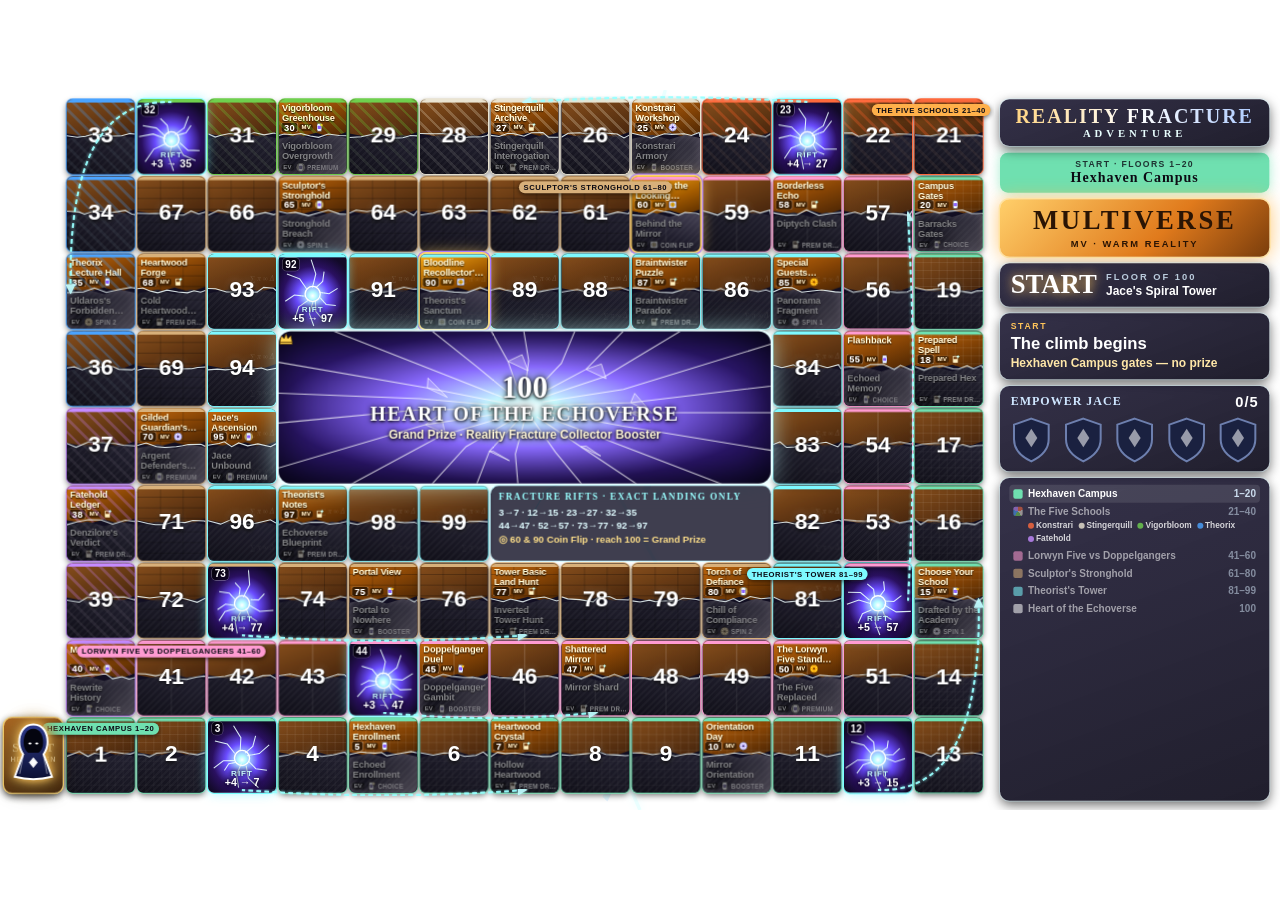
==== obs-transparent.html @ c5f40415 "Reality Fracture Adventure board" ====
<!DOCTYPE html>
<html lang="en">
<head>
<meta charset="utf-8">
<meta name="viewport" content="width=device-width, initial-scale=1">
<title>Reality Fracture Adventure — OBS view (transparent)</title>
<meta name="description" content="Jace's spiral tower: 100-floor two-reality board for Goaded Gamer's Reality Fracture Adventure Rip & Ship.">
<link rel="icon" href="data:image/svg+xml,%3Csvg xmlns=%22http://www.w3.org/2000/svg%22 viewBox=%220 0 32 32%22%3E%3Cpath d=%22M16 1L30 16 16 31 2 16z%22 fill=%22%237b5cff%22/%3E%3Cpath d=%22M16 1L16 31%22 stroke=%22white%22/%3E%3C/svg%3E">
<link rel="stylesheet" href="style.css">
</head>
<body>
<script>window.RFA_FORCE = { obs: true, transparent: true };</script>
<div id="app"></div>
<noscript>This board needs JavaScript.</noscript>
<script src="prizes.js"></script>
<script src="app.js"></script>
</body>
</html>
---- style.css ----
/* Reality Fracture Adventure board — all art is CSS/SVG generated locally. */
:root {
  --gold: #f6cf6b; --amber: #ffb347; --torch: #ff7a1a; --parch: #f3e2bd; --heartwood: #6b4423;
  --ice: #8fe3ff; --violet: #a77bff; --indigo: #231a5e; --silver: #d6deef; --seam: #e9ffff;
  --mv-glow: #ffc45a; --ev-glow: #b28cff;
  --lane-glow: var(--mv-glow);
  --title: "Cinzel", "Trajan Pro", "Palatino Linotype", "Book Antiqua", Georgia, serif;
  --ui: "Segoe UI", "Inter", Roboto, "Helvetica Neue", Arial, sans-serif;
}
body.lane-EV { --lane-glow: var(--ev-glow); }
* { box-sizing: border-box; }
html, body { margin: 0; height: 100%; overflow: hidden; background: #07060f; color: #fff; font-family: var(--ui); }
body.transparent, body.transparent html { background: transparent !important; }
body.mode-obs { cursor: none; }
button, input { font-family: var(--ui); }

#viewport { position: absolute; inset: 0; overflow: hidden; }
body.mode-control:not(.panel-hidden) #viewport { right: 420px; }
#stage { position: absolute; left: 0; top: 0; width: 1920px; height: 1080px; transform-origin: 0 0; overflow: hidden; }

/* ---------- background: warm vs cold reality ---------- */
.bg { position: absolute; inset: 0; pointer-events: none; }
.bg .warm, .bg .cold { position: absolute; inset: 0; transition: opacity .8s, filter .8s; }
.bg .warm { background:
  radial-gradient(ellipse at 18% 30%, rgba(255,196,90,.42), transparent 55%),
  radial-gradient(ellipse at 30% 90%, rgba(255,122,26,.28), transparent 50%),
  linear-gradient(120deg, #3a220c 0%, #5a3510 38%, transparent 62%);
  clip-path: polygon(0 0, 52% 0, 49% 18%, 54% 33%, 47% 52%, 52% 68%, 46% 84%, 50% 100%, 0 100%); }
.bg .cold { background:
  radial-gradient(ellipse at 80% 25%, rgba(143,227,255,.30), transparent 55%),
  radial-gradient(ellipse at 70% 85%, rgba(167,123,255,.40), transparent 55%),
  linear-gradient(300deg, #0d0b33 0%, #241a63 40%, #120c35 100%);
  clip-path: polygon(52% 0, 100% 0, 100% 100%, 50% 100%, 46% 84%, 52% 68%, 47% 52%, 54% 33%, 49% 18%); }
body.lane-MV .bg .cold { filter: brightness(.55) saturate(.6); }
body.lane-EV .bg .warm { filter: brightness(.55) saturate(.6); }
.bg svg.seam { position: absolute; inset: 0; width: 100%; height: 100%; }
.bg .frost { position: absolute; inset: 0; background-image:
  repeating-linear-gradient(115deg, rgba(255,255,255,.025) 0 2px, transparent 2px 9px),
  repeating-linear-gradient(25deg, rgba(255,255,255,.02) 0 1px, transparent 1px 13px); }
.shard-float { position: absolute; width: 18px; height: 26px; background: linear-gradient(135deg, rgba(255,255,255,.85), rgba(143,227,255,.35) 60%, rgba(167,123,255,.2));
  clip-path: polygon(50% 0, 100% 40%, 60% 100%, 0 60%); filter: drop-shadow(0 0 6px rgba(200,255,255,.8)); opacity: .7; animation: drift 9s ease-in-out infinite; }
@keyframes drift { 0%,100% { transform: translate(0,0) rotate(0deg); } 50% { transform: translate(14px,-22px) rotate(40deg); } }
body.transparent .bg .warm, body.transparent .bg .cold, body.transparent .bg .frost { display: none; }

/* ---------- board ---------- */
#boardWrap { position: absolute; left: 0; top: 0; width: 1490px; height: 1080px; perspective: 2200px; overflow: hidden; }
#board { position: absolute; inset: 0; transform-origin: 0 0; transition: transform .6s cubic-bezier(.2,.8,.2,1); }
.tile { position: absolute; width: 102px; height: 112px; border-radius: 9px; overflow: hidden;
  box-shadow: 0 0 0 1.5px var(--zone, #888), 0 4px 10px rgba(0,0,0,.55); background: #120f22; }
.tile::before { /* zone stripe */ content: ""; position: absolute; left: 0; right: 0; top: 0; height: 5px; background: var(--zone, #888); z-index: 3; }
.half { position: absolute; left: 0; right: 0; padding: 6px 4px 0 5px; transition: filter .6s, opacity .6s; }
.half.mv { top: 0; height: 57px; color: #fff3d6;
  background: linear-gradient(160deg, #a8641f 0%, #6e3f12 55%, #3e230b 100%);
  clip-path: polygon(0 0, 100% 0, 100% 86%, 78% 100%, 55% 88%, 30% 100%, 0 90%); }
.half.ev { bottom: 0; height: 60px; padding-top: 11px; color: #e9eeff;
  background: linear-gradient(200deg, #4a3cb0 0%, #2a2177 50%, #140f40 100%);
  clip-path: polygon(0 12%, 30% 2%, 55% 14%, 78% 2%, 100% 10%, 100% 100%, 0 100%); }
.tile .crack { position: absolute; left: 0; right: 0; top: 46px; height: 20px; z-index: 2; pointer-events: none; }
.half .nm { font-size: 14px; line-height: 15px; font-weight: 700; letter-spacing: -.25px;
  display: -webkit-box; -webkit-line-clamp: 2; -webkit-box-orient: vertical; overflow: hidden; text-shadow: 0 1px 2px rgba(0,0,0,.9); }
.half .meta { position: absolute; left: 4px; right: 3px; bottom: 3px; height: 14px; display: flex; align-items: center; gap: 3px; font-size: 9.5px; font-weight: 800; letter-spacing: .3px; white-space: nowrap; overflow: hidden; }
.half.mv .meta { bottom: 8px; }
.half .meta svg { width: 14px; height: 14px; flex: none; }
.half .meta .no { order: -1; flex: none; font: 900 14px/14px var(--ui); color: #fff; background: rgba(0,0,0,.6); padding: 0 4px; border-radius: 4px; box-shadow: 0 0 0 1px rgba(255,255,255,.4); }
.half .meta .tg { overflow: hidden; text-overflow: ellipsis; min-width: 0; }
.half .lt { font-size: 9px; padding: 0 3px; border-radius: 3px; background: rgba(0,0,0,.45); }
.tile .num { position: absolute; right: 4px; top: 6px; z-index: 4; font: 800 15px/1 var(--ui); padding: 2px 4px; border-radius: 6px;
  background: rgba(0,0,0,.6); color: #fff; box-shadow: 0 0 0 1px rgba(255,255,255,.35); }
.tile.diff .half.ev { box-shadow: inset 0 0 18px rgba(190,140,255,.95); }
.tile.diff .half.ev::after { content: ""; position: absolute; inset: 0; background: radial-gradient(circle at 85% 80%, rgba(210,170,255,.45), transparent 60%); }

/* raw draw: plain glass tile with just the number */
.tile.raw .half.mv { background: linear-gradient(160deg, rgba(150,95,40,.75), rgba(70,40,14,.8)); }
.tile.raw .half.ev { background: linear-gradient(200deg, rgba(70,60,170,.7), rgba(22,16,64,.8)); }
.tile.raw .num { left: 0; right: 0; top: 34px; background: none; box-shadow: none; text-align: center; font-size: 34px; text-shadow: 0 2px 6px #000, 0 0 12px rgba(255,255,255,.25); }

/* inactive lane: dimmed + frosted */
body.lane-MV .half.ev, body.lane-EV .half.mv { filter: saturate(.25) brightness(.55); }
body.lane-MV .half.ev::before, body.lane-EV .half.mv::before { content: ""; position: absolute; inset: 0; z-index: 1;
  background: repeating-linear-gradient(135deg, rgba(220,232,255,.10) 0 3px, rgba(220,232,255,.03) 3px 7px); }
body.lane-MV .half.mv, body.lane-EV .half.ev { filter: saturate(1.25) brightness(1.08); }

/* zone motifs */
.tile.z-hex .half::after { content: ""; position: absolute; inset: 0; background-image: linear-gradient(rgba(255,255,255,.06) 1px, transparent 1px), linear-gradient(90deg, rgba(255,255,255,.06) 1px, transparent 1px); background-size: 12px 12px; pointer-events: none; }
.tile.z-sch .half::after { content: ""; position: absolute; inset: 0; background: repeating-linear-gradient(45deg, color-mix(in srgb, var(--zone) 22%, transparent) 0 4px, transparent 4px 14px); pointer-events: none; }
.tile.z-lor .half::after { content: ""; position: absolute; inset: 0; background: linear-gradient(90deg, transparent 48%, rgba(255,255,255,.12) 50%, transparent 52%); pointer-events: none; }
.tile.z-scu .half::after { content: ""; position: absolute; inset: 0; background-image: linear-gradient(rgba(0,0,0,.25) 2px, transparent 2px), linear-gradient(90deg, rgba(0,0,0,.2) 2px, transparent 2px); background-size: 34px 16px; pointer-events: none; }
.tile.z-the .half::after { content: "∑ π ∞ Δ"; position: absolute; right: 3px; bottom: 14px; font: italic 11px Georgia, serif; color: rgba(255,255,255,.12); pointer-events: none; }
.zone-tag { position: absolute; z-index: 6; height: 18px; padding: 0 7px; border-radius: 9px; font: 800 11.5px/18px var(--ui); letter-spacing: .8px; color: #0b0a14;
  background: var(--zone); box-shadow: 0 2px 8px rgba(0,0,0,.6); white-space: nowrap; transform: translate(-50%, -50%); }

/* rift tiles */
.tile.rift { background: radial-gradient(circle at 50% 56%, #fff 0, #b6fbff 7%, #6a4cff 30%, #2a1060 55%, #120a28 80%); box-shadow: 0 0 0 2px #7ff, 0 0 18px rgba(120,240,255,.75); }
.tile.rift .rift-svg { position: absolute; inset: 0; }
.tile.rift .rlabel { position: absolute; left: 0; right: 0; bottom: 6px; text-align: center; font: 900 16px/1.05 var(--ui); color: #fff; text-shadow: 0 0 6px #000, 0 0 10px #000; }
.tile.rift .rlabel small { display: block; font-size: 12px; letter-spacing: 1.5px; color: #c9fbff; }
.tile.rift .num { left: 6px; right: auto; }
.tile.rift.pending { animation: riftPulse .8s ease-in-out infinite; }
@keyframes riftPulse { 50% { box-shadow: 0 0 0 4px #fff, 0 0 40px #7ff; } }

/* coin flip spaces */
.tile.coin { box-shadow: 0 0 0 3px #ffd36b, 0 0 0 5px #a77bff, 0 0 22px rgba(255,211,107,.8); }
.tile.coin .half.mv { background: linear-gradient(160deg, #e0a432, #8a5512 60%, #4a2a07); }
.tile.coin .half.ev { background: linear-gradient(200deg, #8b6cff, #3b2a9a 55%, #170f4a); }
.tile.coin .coin-badge { position: absolute; left: 50%; top: 56px; width: 30px; height: 30px; transform: translate(-50%, -50%); z-index: 5; border-radius: 50%;
  background: conic-gradient(#ffe08a 0 50%, #c8b8ff 50% 100%); box-shadow: 0 0 0 2px #fff, 0 0 12px #fff; font: 900 12px/30px var(--ui); color: #1a1030; text-align: center; }

/* start pad & core */
#start { position: absolute; left: 6px; top: 942px; width: 88px; height: 112px; border-radius: 12px; display: flex; flex-direction: column; align-items: center; justify-content: center;
  background: linear-gradient(160deg, #a8641f, #3e230b); box-shadow: 0 0 0 2px var(--gold), 0 4px 12px #000; font: 900 18px var(--title); letter-spacing: 1px; color: #fff3d6; text-align: center; }
#start small { font: 700 11px var(--ui); letter-spacing: 1px; opacity: .85; }
#core { position: absolute; left: 418px; top: 362px; width: 738px; height: 228px; border-radius: 18px; overflow: hidden;
  background: radial-gradient(ellipse at 50% 50%, #ffffff 0, #c8fbff 10%, #8a6bff 38%, #2a1667 70%, #0d0828 100%);
  box-shadow: 0 0 0 3px #e9ffff, 0 0 40px rgba(200,255,255,.7), inset 0 0 60px rgba(0,0,0,.6); }
#core svg { position: absolute; inset: 0; width: 100%; height: 100%; }
#core .ctext { position: absolute; inset: 0; display: flex; flex-direction: column; align-items: center; justify-content: center; text-align: center; text-shadow: 0 0 10px #000, 0 2px 4px #000; }
#core .cnum { font: 900 46px/1 var(--title); }
#core .ctitle { font: 900 30px/1.1 var(--title); letter-spacing: 2px; }
#core .cprize { font: 700 18px/1.3 var(--ui); color: #fff7d8; margin-top: 4px; }
#core.reached { animation: corePulse 1.2s ease-in-out infinite; }
@keyframes corePulse { 50% { box-shadow: 0 0 0 5px #fff, 0 0 90px #fff, inset 0 0 40px rgba(255,255,255,.5); } }
#legend { position: absolute; left: 736px; top: 594px; width: 420px; height: 112px; border-radius: 12px; padding: 9px 12px; background: rgba(10,8,30,.78); box-shadow: 0 0 0 1.5px rgba(160,240,255,.6); font: 700 14.5px/1.4 var(--ui); color: #dffbff; }
#legend b { display: block; font: 900 14px var(--title); letter-spacing: 2px; color: #9ff; margin-bottom: 4px; }
#legend .coinline { color: #ffe08a; }
svg#arcs { position: absolute; inset: 0; width: 1490px; height: 1080px; pointer-events: none; z-index: 7; overflow: visible; }

/* piece */
#piece { position: absolute; width: 74px; height: 88px; z-index: 20; margin: -50px 0 0 -37px; transition: left .22s ease-out, top .22s ease-out; pointer-events: none;
  filter: drop-shadow(0 0 6px var(--lane-glow)) drop-shadow(0 0 14px var(--lane-glow)) drop-shadow(0 6px 6px rgba(0,0,0,.8)); }
#piece.glide { transition: left .9s cubic-bezier(.3,.8,.2,1), top .9s cubic-bezier(.3,.8,.2,1); }
#piece.instant { transition: none; }
#piece svg { width: 100%; height: 100%; animation: bob 2.4s ease-in-out infinite; }
@keyframes bob { 50% { transform: translateY(-5px); } }
.tile.here { box-shadow: 0 0 0 3px #fff, 0 0 26px 6px var(--lane-glow); z-index: 5; }
.fxshard { position: absolute; z-index: 30; width: 16px; height: 22px; pointer-events: none; background: linear-gradient(135deg, #fff, var(--lane-glow)); clip-path: polygon(50% 0, 100% 45%, 55% 100%, 0 55%); filter: drop-shadow(0 0 6px #fff); }
.fxcrack { position: absolute; z-index: 25; pointer-events: none; }

/* ---------- HUD ---------- */
#hud { position: absolute; left: 1500px; top: 14px; width: 404px; height: 1052px; display: flex; flex-direction: column; gap: 10px; }
.panelglass { border-radius: 14px; background: linear-gradient(160deg, rgba(20,16,44,.86), rgba(8,6,22,.9)); box-shadow: 0 0 0 1.5px rgba(200,240,255,.35), 0 6px 18px rgba(0,0,0,.6); padding: 12px 16px; position: relative; overflow: hidden; }
.hud-title { text-align: center; padding: 10px 10px 8px; }
.hud-title .t1 { font: 900 30px/1 var(--title); letter-spacing: 3px; background: linear-gradient(90deg, #ffd27a, #fff 50%, #a9c8ff); -webkit-background-clip: text; background-clip: text; color: transparent; }
.hud-title .t2 { font: 800 16px/1.4 var(--title); letter-spacing: 6px; color: #e9ffff; }
.zone-banner { text-align: center; font: 900 21px/1.15 var(--title); letter-spacing: 1.5px; padding: 10px; color: #0b0a14; background: var(--zone, #9ff); border-radius: 12px; box-shadow: 0 0 18px color-mix(in srgb, var(--zone, #9ff) 60%, transparent); }
.zone-banner small { display: block; font: 800 13px var(--ui); letter-spacing: 2px; opacity: .8; }
.lane-badge { text-align: center; padding: 12px; border-radius: 14px; font: 900 40px/1 var(--title); letter-spacing: 4px; position: relative; overflow: hidden; }
.lane-badge small { display: block; font: 800 14px var(--ui); letter-spacing: 3px; margin-top: 6px; }
body.lane-MV .lane-badge { background: linear-gradient(135deg, #ffcf6a, #e07a1c 60%, #7a3d0c); color: #2a1404; box-shadow: 0 0 0 2px #ffe3a1, 0 0 28px rgba(255,180,70,.8); }
body.lane-EV .lane-badge { background: linear-gradient(135deg, #b8e9ff, #7b5cff 55%, #251a73); color: #fff; text-shadow: 0 0 10px #2a1a80; box-shadow: 0 0 0 2px #dcd0ff, 0 0 28px rgba(167,123,255,.85); }
.space-box { display: flex; align-items: center; gap: 14px; }
.space-box .big { font: 900 70px/1 var(--title); min-width: 120px; text-align: center; color: #fff; text-shadow: 0 0 16px var(--lane-glow); }
.space-box .lbl { font: 800 14px var(--ui); letter-spacing: 3px; color: #bcd; }
.space-box .who { font: 700 18px var(--ui); color: #fff; margin-top: 4px; }
.prize-box .lbl { font: 800 13px var(--ui); letter-spacing: 2.5px; color: var(--lane-glow); }
.prize-box .pname { font: 800 25px/1.18 var(--ui); margin-top: 4px; color: #fff; }
.prize-box .pcat { font: 700 18px/1.3 var(--ui); color: #ffe7a8; margin-top: 4px; display: flex; align-items: center; gap: 8px; }
body.lane-EV .prize-box .pcat { color: #d9ccff; }
.prize-box .pcat svg { width: 24px; height: 24px; }
.prize-box .other { margin-top: 10px; padding-top: 8px; border-top: 1px dashed rgba(255,255,255,.25); font: 600 15px/1.3 var(--ui); color: #aab; }
.meter-box .lbl { display: flex; justify-content: space-between; font: 900 18px var(--title); letter-spacing: 1.5px; color: #cfe6ff; }
.meter-box .lbl b { font: 900 22px var(--ui); color: #fff; }
.pips { display: flex; justify-content: space-between; margin-top: 8px; }
.pip { width: 62px; height: 70px; position: relative; transition: transform .3s; }
.pip svg { width: 100%; height: 100%; }
.pip .fill { fill: #1a2140; stroke: #6d7fae; stroke-width: 3; transition: fill .3s; }
.pip.on .fill { fill: url(#pipGrad); stroke: #e8f6ff; }
.pip.on { transform: translateY(-3px); filter: drop-shadow(0 0 8px #6cc8ff); }
.pip.burst { animation: pipBurst .5s ease-out 3; }
@keyframes pipBurst { 50% { transform: scale(1.25) translateY(-6px); filter: drop-shadow(0 0 22px #fff); } }
.zones-box { font: 700 15px/1.75 var(--ui); padding: 10px 14px; flex: 1; }
.zones-box .zr { display: flex; align-items: center; gap: 8px; opacity: .55; border-radius: 6px; padding: 0 6px; }
.zones-box .zr.cur { opacity: 1; background: rgba(255,255,255,.1); }
.zones-box .sw { width: 14px; height: 14px; border-radius: 3px; flex: none; }
.zones-box .rng { margin-left: auto; font-variant-numeric: tabular-nums; color: #cde; }
.schools { font: 700 12.5px/1.4 var(--ui); padding-left: 28px; opacity: .8; display: flex; flex-wrap: wrap; gap: 2px 8px; margin-bottom: 4px; }
.schools i { font-style: normal; display: inline-flex; align-items: center; gap: 3px; }
.schools i::before { content: ""; width: 9px; height: 9px; border-radius: 50%; background: var(--c); }

/* ---------- banners & effects ---------- */
#banners { position: absolute; left: 0; top: 0; width: 1490px; height: 1080px; pointer-events: none; z-index: 40; }
.banner { position: absolute; left: 50%; top: 50%; width: 1060px; transform: translate(-50%, -50%); text-align: center; padding: 26px 40px 30px; border-radius: 22px;
  background: linear-gradient(160deg, rgba(18,12,40,.94), rgba(6,4,18,.95)); box-shadow: 0 0 0 3px var(--bc, var(--lane-glow)), 0 0 60px var(--bc, var(--lane-glow)), 0 20px 40px rgba(0,0,0,.7); }
.banner .kick { font: 900 22px var(--ui); letter-spacing: 5px; color: var(--bc, var(--lane-glow)); }
.banner .head { font: 900 54px/1.1 var(--title); margin-top: 8px; color: #fff; text-shadow: 0 0 18px var(--bc, var(--lane-glow)); }
.banner .sub { font: 800 30px/1.25 var(--ui); margin-top: 10px; color: #fff3d6; }
.banner .note { font: 700 20px/1.3 var(--ui); margin-top: 10px; color: #c8d2ee; }
.banner.small { top: 90px; transform: translate(-50%, 0); width: 760px; padding: 14px 24px; }
.banner.small .head { font-size: 34px; }
.banner.small .sub { font-size: 22px; }
#shimmer { position: absolute; inset: 0; z-index: 45; pointer-events: none; opacity: 0;
  background: linear-gradient(105deg, transparent 30%, rgba(255,255,255,.0) 40%, rgba(230,255,255,.55) 50%, rgba(255,255,255,0) 60%, transparent 70%); background-size: 250% 100%; }
#coinStage { position: absolute; left: 745px; top: 470px; width: 0; height: 0; z-index: 50; perspective: 1200px; pointer-events: none; }
.coin3d { position: absolute; left: -130px; top: -130px; width: 260px; height: 260px; transform-style: preserve-3d; }
.coin3d .face { position: absolute; inset: 0; border-radius: 50%; backface-visibility: hidden; display: flex; flex-direction: column; align-items: center; justify-content: center; text-align: center; }
.coin3d .heads { background: radial-gradient(circle at 35% 30%, #fff6c8, #ffcf55 35%, #c27d10 75%, #6e3f06); box-shadow: inset 0 0 0 10px #ffe9a3, inset 0 0 0 14px #9a5c0a, 0 0 50px #ffb340; color: #3a1d02; }
.coin3d .tails { transform: rotateY(180deg); background: radial-gradient(circle at 35% 30%, #ffffff, #cfd6ff 30%, #7b5cff 70%, #2a1a73); box-shadow: inset 0 0 0 10px #e8e2ff, inset 0 0 0 14px #4b36b8, 0 0 50px #a77bff; color: #fff; text-shadow: 0 0 8px #2a1a73; }
.coin3d .face b { font: 900 92px/1 var(--title); }
.coin3d .face span { font: 900 19px/1.15 var(--ui); letter-spacing: 1px; max-width: 190px; }
.burst-ring { position: absolute; border-radius: 50%; border: 6px solid #fff; pointer-events: none; z-index: 46; }
.confetti { position: absolute; z-index: 47; width: 14px; height: 20px; pointer-events: none; clip-path: polygon(50% 0, 100% 45%, 55% 100%, 0 55%); }

/* ---------- control panel ---------- */
#panel { position: absolute; top: 0; right: 0; bottom: 0; width: 420px; overflow-y: auto; padding: 14px 16px 30px; background: linear-gradient(180deg, #120e26, #0a0818); border-left: 1px solid rgba(200,240,255,.2); font-size: 14px; }
body.mode-obs #panel, body.panel-hidden #panel { display: none; }
#panel header { display: flex; justify-content: space-between; align-items: flex-start; }
#panel header span { font: 800 11px var(--ui); letter-spacing: 2px; color: #9ff; }
#panel header h1 { margin: 2px 0 8px; font: 900 22px var(--title); }
#panel .x { background: none; border: 0; color: #fff; font-size: 26px; cursor: pointer; }
#panel .card { background: rgba(255,255,255,.05); border: 1px solid rgba(255,255,255,.1); border-radius: 12px; padding: 10px 12px; margin-bottom: 10px; }
#panel .card > .h { font: 800 11px var(--ui); letter-spacing: 2px; color: #9fb4d8; margin-bottom: 8px; display: flex; justify-content: space-between; }
#panel .status { display: grid; grid-template-columns: auto 1fr; gap: 2px 12px; align-items: center; }
#panel .status .sn { font: 900 46px/1 var(--title); grid-row: span 3; min-width: 74px; text-align: center; }
#panel .status .pl { font: 800 15px var(--ui); }
#panel .status .pz { font: 600 13px/1.3 var(--ui); color: #ffe7a8; }
body.lane-EV #panel .status .pz { color: #d9ccff; }
#panel .status .ot { font: 500 12px/1.3 var(--ui); color: #99a; }
#panel .row { display: flex; gap: 6px; flex-wrap: wrap; }
#panel .row + .row { margin-top: 6px; }
#panel button.b { flex: 1; min-width: 56px; padding: 9px 8px; border-radius: 9px; border: 1px solid rgba(255,255,255,.18); background: #221c44; color: #fff; font: 800 14px var(--ui); cursor: pointer; }
#panel button.b:hover:not(:disabled) { background: #2e2660; }
#panel button.b:disabled { opacity: .35; cursor: not-allowed; }
#panel button.primary { background: linear-gradient(135deg, #3d7bff, #7b5cff); border-color: #b8c8ff; }
#panel button.warm { background: linear-gradient(135deg, #e89a2c, #9a4d0c); border-color: #ffd58a; }
#panel button.cold { background: linear-gradient(135deg, #5a6cff, #3a1f9a); border-color: #c9b8ff; }
#panel button.danger { background: #4a1220; border-color: #ff7a8a; }
#panel button.gold { background: linear-gradient(135deg, #ffd36b, #a77bff); color: #170c2c; border-color: #fff; }
#panel input[type=number], #panel input[type=text] { flex: 1; min-width: 0; padding: 8px 10px; border-radius: 9px; border: 1px solid rgba(255,255,255,.25); background: #0b0920; color: #fff; font: 800 16px var(--ui); }
#panel .lanepill { display: inline-block; padding: 2px 8px; border-radius: 8px; font-weight: 900; }
body.lane-MV #panel .lanepill { background: #e8922c; color: #2a1404; }
body.lane-EV #panel .lanepill { background: #7b5cff; }
#panel .pipsmini { display: flex; gap: 5px; align-items: center; font: 900 18px var(--ui); }
#panel .pipsmini i { width: 18px; height: 22px; background: #2a3150; clip-path: polygon(50% 0, 100% 18%, 100% 62%, 50% 100%, 0 62%, 0 18%); }
#panel .pipsmini i.on { background: #8fe3ff; }
#panel .rift-prompt { display: none; background: linear-gradient(135deg, #12364a, #2a1060); border: 2px solid #7ff; border-radius: 12px; padding: 10px 12px; margin-bottom: 10px; animation: riftPulse 1s infinite; }
#panel .rift-prompt.show { display: block; }
#panel .rift-prompt b { font-size: 17px; }
#panel .keys { font: 500 12px/1.9 var(--ui); color: #b8c0d8; }
#panel kbd { font: 800 11px var(--ui); background: #2b2550; border: 1px solid #554c8a; border-bottom-width: 2px; border-radius: 5px; padding: 1px 5px; color: #fff; }
#panel a { color: #9ff; }
#panel .links a { display: block; margin: 3px 0; font-size: 13px; }
#panel .log { font: 500 12px/1.5 var(--ui); color: #bcc; max-height: 120px; overflow-y: auto; }
#panel .hint { font-size: 12px; color: #99a; margin-top: 6px; }
#panel input[type=range] { width: 100%; }
#panel .sync { font: 600 11px var(--ui); color: #8c8; }
#showPanel { position: absolute; top: 10px; right: 10px; z-index: 100; display: none; background: rgba(20,16,44,.85); color: #fff; border: 1px solid #556; border-radius: 8px; font-size: 18px; padding: 4px 10px; cursor: pointer; }
body.mode-control.panel-hidden #showPanel { display: block; }

/* compact (OBS dock / narrow window): controls only */
body.compact #viewport { display: none; }
body.compact #panel { width: auto; left: 0; border-left: 0; }
body.compact #showPanel { display: none !important; }

/* modal */
#modal { position: fixed; inset: 0; z-index: 200; display: none; align-items: center; justify-content: center; background: rgba(0,0,0,.65); }
#modal.show { display: flex; }
#modal .box { width: min(420px, 92vw); background: #15112e; border: 2px solid #ff7a8a; border-radius: 14px; padding: 18px; }
#modal h2 { margin: 0 0 8px; font: 900 20px var(--title); }
#modal p { font-size: 14px; color: #ccd; line-height: 1.4; }
#modal input[type=text] { width: 100%; padding: 10px; font: 800 18px var(--ui); border-radius: 8px; border: 1px solid #889; background: #0b0920; color: #fff; }
#modal label { display: flex; gap: 8px; align-items: center; margin: 10px 0; font-size: 14px; }
#modal .row { display: flex; gap: 8px; margin-top: 12px; }
#modal button { flex: 1; padding: 10px; border-radius: 9px; border: 1px solid #667; background: #2a2450; color: #fff; font: 800 14px var(--ui); cursor: pointer; }
#modal button.danger { background: #8a1a2e; border-color: #ff8a9a; }
#modal button:disabled { opacity: .4; }

.half.mv .meta .tg { display: none; }
body.compact #panel .x { display: none; }
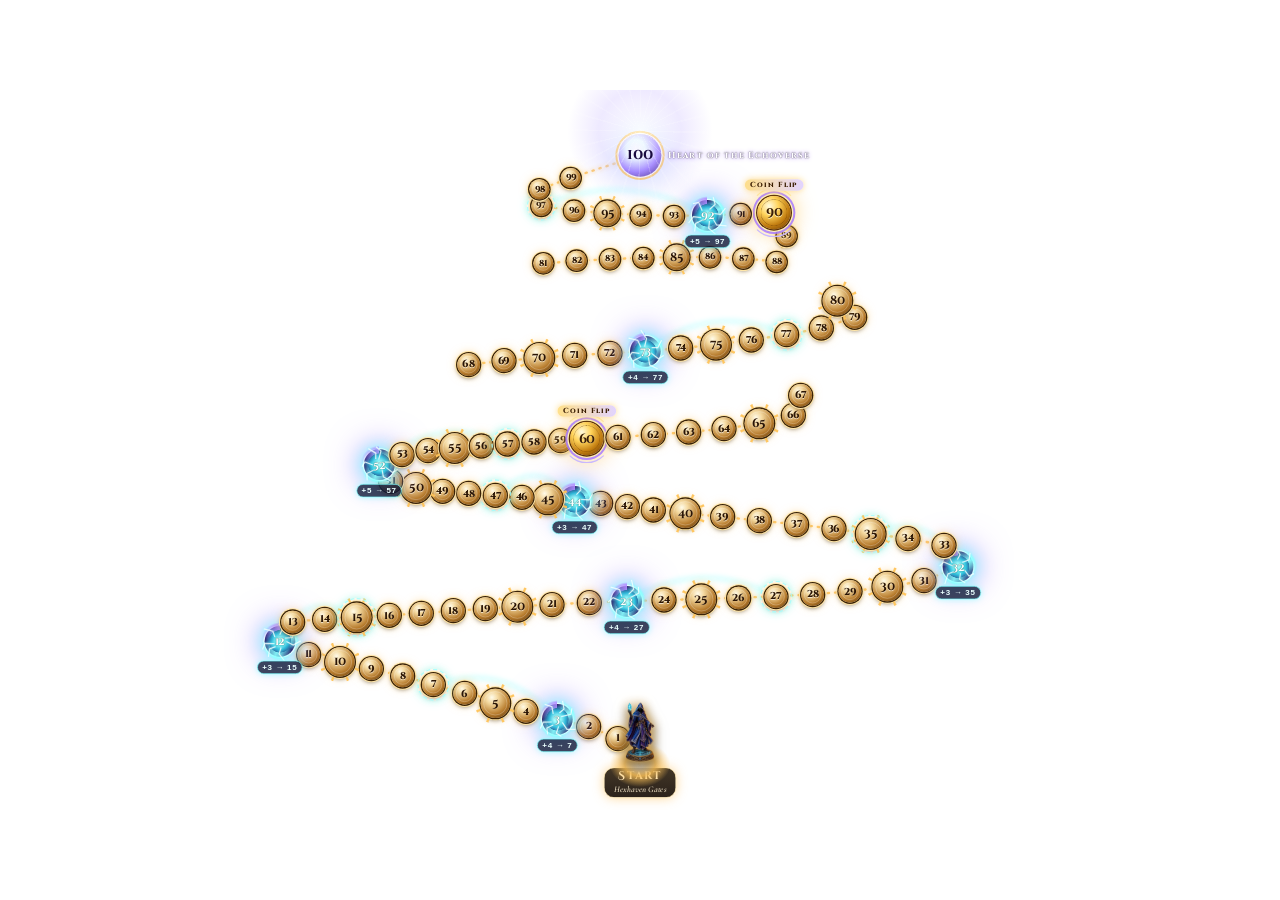
==== commit 3dbc267d: "Artsy redesign: painted Jace's tower board, traced spaces, glowing markers, lane mood grade, fantasy" ====
--- a/obs-transparent.html
+++ b/obs-transparent.html
@@ -13,6 +13,7 @@
 <div id="app"></div>
 <noscript>This board needs JavaScript.</noscript>
 <script src="prizes.js"></script>
+<script src="spaces.js"></script>
 <script src="app.js"></script>
 </body>
 </html>
--- a/style.css
+++ b/style.css
@@ -1,203 +1,229 @@
-/* Reality Fracture Adventure board — all art is CSS/SVG generated locally. */
+/* Reality Fracture Adventure board — painted tower art (assets/) with glowing markers pinned to the traced road. */
+@font-face { font-family: "Cinzel"; src: url(assets/fonts/cinzel.woff2) format("woff2"); font-weight: 400 900; font-display: swap; }
+@font-face { font-family: "Cinzel Decorative"; src: url(assets/fonts/cinzel-decorative-bold.woff2) format("woff2"); font-weight: 700; font-display: swap; }
+@font-face { font-family: "Cormorant"; src: url(assets/fonts/cormorant.woff2) format("woff2"); font-weight: 300 700; font-display: swap; }
+@font-face { font-family: "Cormorant"; src: url(assets/fonts/cormorant-italic.woff2) format("woff2"); font-style: italic; font-weight: 300 700; font-display: swap; }
 :root {
-  --gold: #f6cf6b; --amber: #ffb347; --torch: #ff7a1a; --parch: #f3e2bd; --heartwood: #6b4423;
-  --ice: #8fe3ff; --violet: #a77bff; --indigo: #231a5e; --silver: #d6deef; --seam: #e9ffff;
-  --mv-glow: #ffc45a; --ev-glow: #b28cff;
-  --lane-glow: var(--mv-glow);
-  --title: "Cinzel", "Trajan Pro", "Palatino Linotype", "Book Antiqua", Georgia, serif;
+  --gold: #f6cf6b; --amber: #ffb347; --ice: #8fe3ff; --violet: #a77bff;
+  --mv-glow: #ffc45a; --ev-glow: #b28cff; --lane-glow: var(--mv-glow);
+  --title: "Cinzel", "Trajan Pro", "Palatino Linotype", Georgia, serif;
+  --deco: "Cinzel Decorative", "Cinzel", Georgia, serif;
+  --lore: "Cormorant", "Palatino Linotype", Georgia, serif;
   --ui: "Segoe UI", "Inter", Roboto, "Helvetica Neue", Arial, sans-serif;
 }
 body.lane-EV { --lane-glow: var(--ev-glow); }
 * { box-sizing: border-box; }
 html, body { margin: 0; height: 100%; overflow: hidden; background: #07060f; color: #fff; font-family: var(--ui); }
-body.transparent, body.transparent html { background: transparent !important; }
+body.transparent, html:has(body.transparent) { background: transparent !important; }
 body.mode-obs { cursor: none; }
 button, input { font-family: var(--ui); }
-
-#viewport { position: absolute; inset: 0; overflow: hidden; }
+#viewport { position: absolute; inset: 0; overflow: hidden; background: radial-gradient(ellipse at 50% 40%, #1a1238, #05040c 70%); }
+body.transparent #viewport { background: transparent; }
 body.mode-control:not(.panel-hidden) #viewport { right: 420px; }
 #stage { position: absolute; left: 0; top: 0; width: 1920px; height: 1080px; transform-origin: 0 0; overflow: hidden; }
 
-/* ---------- background: warm vs cold reality ---------- */
-.bg { position: absolute; inset: 0; pointer-events: none; }
-.bg .warm, .bg .cold { position: absolute; inset: 0; transition: opacity .8s, filter .8s; }
-.bg .warm { background:
-  radial-gradient(ellipse at 18% 30%, rgba(255,196,90,.42), transparent 55%),
-  radial-gradient(ellipse at 30% 90%, rgba(255,122,26,.28), transparent 50%),
-  linear-gradient(120deg, #3a220c 0%, #5a3510 38%, transparent 62%);
-  clip-path: polygon(0 0, 52% 0, 49% 18%, 54% 33%, 47% 52%, 52% 68%, 46% 84%, 50% 100%, 0 100%); }
-.bg .cold { background:
-  radial-gradient(ellipse at 80% 25%, rgba(143,227,255,.30), transparent 55%),
-  radial-gradient(ellipse at 70% 85%, rgba(167,123,255,.40), transparent 55%),
-  linear-gradient(300deg, #0d0b33 0%, #241a63 40%, #120c35 100%);
-  clip-path: polygon(52% 0, 100% 0, 100% 100%, 50% 100%, 46% 84%, 52% 68%, 47% 52%, 54% 33%, 49% 18%); }
-body.lane-MV .bg .cold { filter: brightness(.55) saturate(.6); }
-body.lane-EV .bg .warm { filter: brightness(.55) saturate(.6); }
-.bg svg.seam { position: absolute; inset: 0; width: 100%; height: 100%; }
-.bg .frost { position: absolute; inset: 0; background-image:
-  repeating-linear-gradient(115deg, rgba(255,255,255,.025) 0 2px, transparent 2px 9px),
-  repeating-linear-gradient(25deg, rgba(255,255,255,.02) 0 1px, transparent 1px 13px); }
-.shard-float { position: absolute; width: 18px; height: 26px; background: linear-gradient(135deg, rgba(255,255,255,.85), rgba(143,227,255,.35) 60%, rgba(167,123,255,.2));
-  clip-path: polygon(50% 0, 100% 40%, 60% 100%, 0 60%); filter: drop-shadow(0 0 6px rgba(200,255,255,.8)); opacity: .7; animation: drift 9s ease-in-out infinite; }
-@keyframes drift { 0%,100% { transform: translate(0,0) rotate(0deg); } 50% { transform: translate(14px,-22px) rotate(40deg); } }
-body.transparent .bg .warm, body.transparent .bg .cold, body.transparent .bg .frost { display: none; }
-
-/* ---------- board ---------- */
-#boardWrap { position: absolute; left: 0; top: 0; width: 1490px; height: 1080px; perspective: 2200px; overflow: hidden; }
-#board { position: absolute; inset: 0; transform-origin: 0 0; transition: transform .6s cubic-bezier(.2,.8,.2,1); }
-.tile { position: absolute; width: 102px; height: 112px; border-radius: 9px; overflow: hidden;
-  box-shadow: 0 0 0 1.5px var(--zone, #888), 0 4px 10px rgba(0,0,0,.55); background: #120f22; }
-.tile::before { /* zone stripe */ content: ""; position: absolute; left: 0; right: 0; top: 0; height: 5px; background: var(--zone, #888); z-index: 3; }
-.half { position: absolute; left: 0; right: 0; padding: 6px 4px 0 5px; transition: filter .6s, opacity .6s; }
-.half.mv { top: 0; height: 57px; color: #fff3d6;
-  background: linear-gradient(160deg, #a8641f 0%, #6e3f12 55%, #3e230b 100%);
-  clip-path: polygon(0 0, 100% 0, 100% 86%, 78% 100%, 55% 88%, 30% 100%, 0 90%); }
-.half.ev { bottom: 0; height: 60px; padding-top: 11px; color: #e9eeff;
-  background: linear-gradient(200deg, #4a3cb0 0%, #2a2177 50%, #140f40 100%);
-  clip-path: polygon(0 12%, 30% 2%, 55% 14%, 78% 2%, 100% 10%, 100% 100%, 0 100%); }
-.tile .crack { position: absolute; left: 0; right: 0; top: 46px; height: 20px; z-index: 2; pointer-events: none; }
-.half .nm { font-size: 14px; line-height: 15px; font-weight: 700; letter-spacing: -.25px;
-  display: -webkit-box; -webkit-line-clamp: 2; -webkit-box-orient: vertical; overflow: hidden; text-shadow: 0 1px 2px rgba(0,0,0,.9); }
-.half .meta { position: absolute; left: 4px; right: 3px; bottom: 3px; height: 14px; display: flex; align-items: center; gap: 3px; font-size: 9.5px; font-weight: 800; letter-spacing: .3px; white-space: nowrap; overflow: hidden; }
-.half.mv .meta { bottom: 8px; }
-.half .meta svg { width: 14px; height: 14px; flex: none; }
-.half .meta .no { order: -1; flex: none; font: 900 14px/14px var(--ui); color: #fff; background: rgba(0,0,0,.6); padding: 0 4px; border-radius: 4px; box-shadow: 0 0 0 1px rgba(255,255,255,.4); }
-.half .meta .tg { overflow: hidden; text-overflow: ellipsis; min-width: 0; }
-.half .lt { font-size: 9px; padding: 0 3px; border-radius: 3px; background: rgba(0,0,0,.45); }
-.tile .num { position: absolute; right: 4px; top: 6px; z-index: 4; font: 800 15px/1 var(--ui); padding: 2px 4px; border-radius: 6px;
-  background: rgba(0,0,0,.6); color: #fff; box-shadow: 0 0 0 1px rgba(255,255,255,.35); }
-.tile.diff .half.ev { box-shadow: inset 0 0 18px rgba(190,140,255,.95); }
-.tile.diff .half.ev::after { content: ""; position: absolute; inset: 0; background: radial-gradient(circle at 85% 80%, rgba(210,170,255,.45), transparent 60%); }
-
-/* raw draw: plain glass tile with just the number */
-.tile.raw .half.mv { background: linear-gradient(160deg, rgba(150,95,40,.75), rgba(70,40,14,.8)); }
-.tile.raw .half.ev { background: linear-gradient(200deg, rgba(70,60,170,.7), rgba(22,16,64,.8)); }
-.tile.raw .num { left: 0; right: 0; top: 34px; background: none; box-shadow: none; text-align: center; font-size: 34px; text-shadow: 0 2px 6px #000, 0 0 12px rgba(255,255,255,.25); }
-
-/* inactive lane: dimmed + frosted */
-body.lane-MV .half.ev, body.lane-EV .half.mv { filter: saturate(.25) brightness(.55); }
-body.lane-MV .half.ev::before, body.lane-EV .half.mv::before { content: ""; position: absolute; inset: 0; z-index: 1;
-  background: repeating-linear-gradient(135deg, rgba(220,232,255,.10) 0 3px, rgba(220,232,255,.03) 3px 7px); }
-body.lane-MV .half.mv, body.lane-EV .half.ev { filter: saturate(1.25) brightness(1.08); }
-
-/* zone motifs */
-.tile.z-hex .half::after { content: ""; position: absolute; inset: 0; background-image: linear-gradient(rgba(255,255,255,.06) 1px, transparent 1px), linear-gradient(90deg, rgba(255,255,255,.06) 1px, transparent 1px); background-size: 12px 12px; pointer-events: none; }
-.tile.z-sch .half::after { content: ""; position: absolute; inset: 0; background: repeating-linear-gradient(45deg, color-mix(in srgb, var(--zone) 22%, transparent) 0 4px, transparent 4px 14px); pointer-events: none; }
-.tile.z-lor .half::after { content: ""; position: absolute; inset: 0; background: linear-gradient(90deg, transparent 48%, rgba(255,255,255,.12) 50%, transparent 52%); pointer-events: none; }
-.tile.z-scu .half::after { content: ""; position: absolute; inset: 0; background-image: linear-gradient(rgba(0,0,0,.25) 2px, transparent 2px), linear-gradient(90deg, rgba(0,0,0,.2) 2px, transparent 2px); background-size: 34px 16px; pointer-events: none; }
-.tile.z-the .half::after { content: "∑ π ∞ Δ"; position: absolute; right: 3px; bottom: 14px; font: italic 11px Georgia, serif; color: rgba(255,255,255,.12); pointer-events: none; }
-.zone-tag { position: absolute; z-index: 6; height: 18px; padding: 0 7px; border-radius: 9px; font: 800 11.5px/18px var(--ui); letter-spacing: .8px; color: #0b0a14;
-  background: var(--zone); box-shadow: 0 2px 8px rgba(0,0,0,.6); white-space: nowrap; transform: translate(-50%, -50%); }
-
-/* rift tiles */
-.tile.rift { background: radial-gradient(circle at 50% 56%, #fff 0, #b6fbff 7%, #6a4cff 30%, #2a1060 55%, #120a28 80%); box-shadow: 0 0 0 2px #7ff, 0 0 18px rgba(120,240,255,.75); }
-.tile.rift .rift-svg { position: absolute; inset: 0; }
-.tile.rift .rlabel { position: absolute; left: 0; right: 0; bottom: 6px; text-align: center; font: 900 16px/1.05 var(--ui); color: #fff; text-shadow: 0 0 6px #000, 0 0 10px #000; }
-.tile.rift .rlabel small { display: block; font-size: 12px; letter-spacing: 1.5px; color: #c9fbff; }
-.tile.rift .num { left: 6px; right: auto; }
-.tile.rift.pending { animation: riftPulse .8s ease-in-out infinite; }
-@keyframes riftPulse { 50% { box-shadow: 0 0 0 4px #fff, 0 0 40px #7ff; } }
-
-/* coin flip spaces */
-.tile.coin { box-shadow: 0 0 0 3px #ffd36b, 0 0 0 5px #a77bff, 0 0 22px rgba(255,211,107,.8); }
-.tile.coin .half.mv { background: linear-gradient(160deg, #e0a432, #8a5512 60%, #4a2a07); }
-.tile.coin .half.ev { background: linear-gradient(200deg, #8b6cff, #3b2a9a 55%, #170f4a); }
-.tile.coin .coin-badge { position: absolute; left: 50%; top: 56px; width: 30px; height: 30px; transform: translate(-50%, -50%); z-index: 5; border-radius: 50%;
-  background: conic-gradient(#ffe08a 0 50%, #c8b8ff 50% 100%); box-shadow: 0 0 0 2px #fff, 0 0 12px #fff; font: 900 12px/30px var(--ui); color: #1a1030; text-align: center; }
-
-/* start pad & core */
-#start { position: absolute; left: 6px; top: 942px; width: 88px; height: 112px; border-radius: 12px; display: flex; flex-direction: column; align-items: center; justify-content: center;
-  background: linear-gradient(160deg, #a8641f, #3e230b); box-shadow: 0 0 0 2px var(--gold), 0 4px 12px #000; font: 900 18px var(--title); letter-spacing: 1px; color: #fff3d6; text-align: center; }
-#start small { font: 700 11px var(--ui); letter-spacing: 1px; opacity: .85; }
-#core { position: absolute; left: 418px; top: 362px; width: 738px; height: 228px; border-radius: 18px; overflow: hidden;
-  background: radial-gradient(ellipse at 50% 50%, #ffffff 0, #c8fbff 10%, #8a6bff 38%, #2a1667 70%, #0d0828 100%);
-  box-shadow: 0 0 0 3px #e9ffff, 0 0 40px rgba(200,255,255,.7), inset 0 0 60px rgba(0,0,0,.6); }
-#core svg { position: absolute; inset: 0; width: 100%; height: 100%; }
-#core .ctext { position: absolute; inset: 0; display: flex; flex-direction: column; align-items: center; justify-content: center; text-align: center; text-shadow: 0 0 10px #000, 0 2px 4px #000; }
-#core .cnum { font: 900 46px/1 var(--title); }
-#core .ctitle { font: 900 30px/1.1 var(--title); letter-spacing: 2px; }
-#core .cprize { font: 700 18px/1.3 var(--ui); color: #fff7d8; margin-top: 4px; }
-#core.reached { animation: corePulse 1.2s ease-in-out infinite; }
-@keyframes corePulse { 50% { box-shadow: 0 0 0 5px #fff, 0 0 90px #fff, inset 0 0 40px rgba(255,255,255,.5); } }
-#legend { position: absolute; left: 736px; top: 594px; width: 420px; height: 112px; border-radius: 12px; padding: 9px 12px; background: rgba(10,8,30,.78); box-shadow: 0 0 0 1.5px rgba(160,240,255,.6); font: 700 14.5px/1.4 var(--ui); color: #dffbff; }
-#legend b { display: block; font: 900 14px var(--title); letter-spacing: 2px; color: #9ff; margin-bottom: 4px; }
-#legend .coinline { color: #ffe08a; }
-svg#arcs { position: absolute; inset: 0; width: 1490px; height: 1080px; pointer-events: none; z-index: 7; overflow: visible; }
-
-/* piece */
-#piece { position: absolute; width: 74px; height: 88px; z-index: 20; margin: -50px 0 0 -37px; transition: left .22s ease-out, top .22s ease-out; pointer-events: none;
-  filter: drop-shadow(0 0 6px var(--lane-glow)) drop-shadow(0 0 14px var(--lane-glow)) drop-shadow(0 6px 6px rgba(0,0,0,.8)); }
-#piece.glide { transition: left .9s cubic-bezier(.3,.8,.2,1), top .9s cubic-bezier(.3,.8,.2,1); }
+/* ---------- the painted board ---------- */
+#boardWrap, #flipper { position: absolute; inset: 0; }
+#board { position: absolute; left: 0; top: 0; width: 1920px; height: 1080px; transform-origin: 0 0; transition: transform .9s cubic-bezier(.3,.8,.3,1); }
+.art, .art picture, .art img { position: absolute; inset: 0; width: 1920px; height: 1080px; display: block; user-select: none; }
+.art img { transition: filter 1.1s ease; }
+body.lane-MV .art img { filter: saturate(1.12) brightness(1.02) sepia(.12); }
+body.lane-EV .art img { filter: saturate(1.05) brightness(.9) hue-rotate(-12deg) contrast(1.06); }
+.tint { position: absolute; inset: 0; pointer-events: none; transition: opacity 1.1s ease; mix-blend-mode: soft-light; }
+.tint.mv { background: radial-gradient(ellipse at 30% 45%, rgba(255,190,90,.75), rgba(255,140,40,.35) 55%, rgba(80,30,0,.4)); }
+.tint.ev { background: radial-gradient(ellipse at 70% 40%, rgba(150,110,255,.8), rgba(70,40,200,.45) 55%, rgba(10,0,60,.6)); }
+body.lane-MV .tint.ev, body.lane-EV .tint.mv { opacity: 0; }
+
+/* road thread + rift arcs */
+#overlay { position: absolute; inset: 0; width: 1920px; height: 1080px; pointer-events: none; overflow: visible; }
+#overlay .thread polyline { fill: none; stroke: var(--lane-glow); stroke-width: 2.5; stroke-dasharray: 2 9; stroke-linecap: round; opacity: .55; filter: drop-shadow(0 0 3px var(--lane-glow)); }
+body.transparent #overlay .thread polyline { opacity: .9; stroke-width: 3.5; }
+#overlay .arc .halo { fill: none; stroke: #7ff; stroke-width: 9; opacity: .22; filter: blur(3px); }
+#overlay .arc .core { fill: none; stroke: #eaffff; stroke-width: 2.6; stroke-dasharray: 7 6; opacity: .85; animation: arcFlow 1.2s linear infinite; }
+#overlay .arc.surge .halo { opacity: .9; stroke-width: 16; stroke: #b9ffff; }
+#overlay .arc.surge .core { stroke-width: 4.5; opacity: 1; animation-duration: .3s; }
+@keyframes arcFlow { to { stroke-dashoffset: -26; } }
+
+/* ---------- space markers: glowing medallions ---------- */
+.sp { position: absolute; width: 34px; height: 34px; margin: -17px 0 0 -17px; border-radius: 50%; z-index: 5;
+  display: flex; align-items: center; justify-content: center;
+  background: radial-gradient(circle at 38% 30%, #fffbe9 0, #f4d9a0 22%, #b77b2c 62%, #4a2a08 100%);
+  box-shadow: 0 0 0 2px #3a2206, 0 0 0 3.5px #ffe6a8, 0 0 12px 2px rgba(255,200,110,.55), 0 3px 6px rgba(0,0,0,.6); transition: transform .35s, box-shadow .6s, background .9s, filter .3s; }
+body.lane-EV .sp { background: radial-gradient(circle at 38% 30%, #ffffff 0, #d9ccff 22%, #6d4fd9 62%, #1a0c4a 100%);
+  box-shadow: 0 0 0 2px #140838, 0 0 0 3.5px #d8ccff, 0 0 14px 3px rgba(160,120,255,.7), 0 3px 6px rgba(0,0,0,.6); }
+.sp b { position: relative; z-index: 3; font: 800 15px/1 var(--title); color: #2b1503; text-shadow: 0 1px 0 rgba(255,255,255,.6); letter-spacing: -.5px; }
+body.lane-EV .sp b { color: #fff; text-shadow: 0 0 4px #2a1080, 0 1px 1px #000; }
+.sp .gem { position: absolute; inset: 4px; border-radius: 50%; border: 1px solid rgba(255,255,255,.35); }
+.sp.hi { width: 30px; height: 30px; margin: -15px 0 0 -15px; }
+.sp.hi b { font-size: 13px; }
+/* every 5th: bigger star-crowned medallion */
+.sp.major { width: 44px; height: 44px; margin: -22px 0 0 -22px; }
+.sp.major b { font: 900 18px/1 var(--deco); }
+.sp.major .star { position: absolute; inset: -9px; z-index: 0; background: conic-gradient(from 0deg, transparent 0 5%, var(--lane-glow) 6% 7%, transparent 8% 17%, var(--lane-glow) 18% 19%, transparent 20% 30%, var(--lane-glow) 31% 32%, transparent 33% 42%, var(--lane-glow) 43% 44%, transparent 45% 55%, var(--lane-glow) 56% 57%, transparent 58% 67%, var(--lane-glow) 68% 69%, transparent 70% 80%, var(--lane-glow) 81% 82%, transparent 83% 92%, var(--lane-glow) 93% 94%, transparent 95%);
+  border-radius: 50%; -webkit-mask: radial-gradient(circle, transparent 55%, #000 56%); mask: radial-gradient(circle, transparent 55%, #000 56%); opacity: .95; animation: spin 18s linear infinite; }
+.sp.major.hi { width: 38px; height: 38px; margin: -19px 0 0 -19px; }
+@keyframes spin { to { transform: rotate(360deg); } }
+/* rifts: swirling vortex + crack + destination glow */
+.sp.rift { width: 46px; height: 46px; margin: -23px 0 0 -23px; background: radial-gradient(circle, #ffffff 0, #b9ffff 14%, #2fb7d8 38%, #2a1060 72%, #0a0420 100%) !important;
+  box-shadow: 0 0 0 2px #e9ffff, 0 0 22px 6px rgba(120,255,255,.75), 0 0 46px 10px rgba(150,100,255,.5) !important; }
+.sp.rift .swirl { position: absolute; inset: -6px; border-radius: 50%; background: conic-gradient(from 0deg, rgba(255,255,255,0), rgba(140,255,255,.95), rgba(178,140,255,0) 35%, rgba(140,255,255,.9) 55%, rgba(255,255,255,0) 75%, rgba(178,140,255,.9));
+  -webkit-mask: radial-gradient(circle, transparent 40%, #000 42%, #000 62%, transparent 70%); mask: radial-gradient(circle, transparent 40%, #000 42%, #000 62%, transparent 70%); animation: spin 2.4s linear infinite; }
+.sp.rift .crack { position: absolute; left: -10px; top: -10px; width: 66px; height: 66px; overflow: visible; pointer-events: none; }
+.sp.rift .crack path { fill: none; stroke: #f0ffff; stroke-width: 1.3; opacity: .85; filter: drop-shadow(0 0 2px #7ff); }
+.sp.rift b { color: #fff !important; font: 900 17px/1 var(--deco); text-shadow: 0 0 6px #0ff, 0 0 2px #000 !important; }
+.sp.rift em { position: absolute; top: 100%; left: 50%; transform: translate(-50%, 6px); white-space: nowrap; font: 800 12px/1 var(--ui); font-style: normal; letter-spacing: 1px; color: #eaffff; background: rgba(10,20,50,.78); border: 1px solid #7ff; border-radius: 10px; padding: 3px 7px; box-shadow: 0 0 10px rgba(120,255,255,.6); }
+.sp.rift.pending { animation: riftPulse .8s ease-in-out infinite; }
+.sp.rift.warping { transform: scale(1.5); filter: brightness(1.8); }
+@keyframes riftPulse { 50% { transform: scale(1.35); filter: brightness(1.6); } }
+.sp.dest::after { content: ""; position: absolute; inset: -7px; border-radius: 50%; border: 2px dashed rgba(160,255,255,.85); animation: spin 9s linear infinite reverse; box-shadow: 0 0 12px rgba(120,255,255,.6); }
+.sp.dest.arrive { transform: scale(1.5); filter: brightness(1.8); }
+/* coin flips at 60 & 90 */
+.sp.coin { width: 50px; height: 50px; margin: -25px 0 0 -25px; background: radial-gradient(circle at 35% 30%, #fffbe0, #ffd35a 30%, #c27d10 62%, #5a3005) !important;
+  box-shadow: 0 0 0 2px #5a3005, 0 0 0 4px #fff0b8, 0 0 0 7px rgba(167,123,255,.85), 0 0 30px 8px rgba(255,200,90,.65) !important; }
+.sp.coin .ring { position: absolute; inset: -12px; border-radius: 50%; border: 2px solid transparent; border-top-color: #ffe9a3; border-bottom-color: #c9b8ff; animation: spin 4s linear infinite; }
+.sp.coin .face { position: absolute; inset: 5px; border-radius: 50%; border: 1.5px dotted rgba(90,48,5,.7); }
+.sp.coin b { color: #3a1d02 !important; font: 900 19px/1 var(--deco); text-shadow: 0 1px 0 #fff6c8 !important; }
+.sp.coin em { position: absolute; bottom: 100%; left: 50%; transform: translate(-50%, -8px); white-space: nowrap; font: 800 11px/1 var(--title); font-style: normal; letter-spacing: 1.5px; color: #3a1d02; background: linear-gradient(90deg, #ffe08a, #e2d4ff); border-radius: 10px; padding: 3px 8px; box-shadow: 0 0 10px rgba(255,210,110,.8); }
+/* current space */
+.sp.here { transform: scale(1.25); z-index: 8; filter: brightness(1.25); box-shadow: 0 0 0 2px #fff, 0 0 0 4px var(--lane-glow), 0 0 26px 8px var(--lane-glow) !important; }
+
+/* start + summit */
+#start { position: absolute; z-index: 5; transform: translate(-50%, -50%); text-align: center; padding: 5px 16px 6px; border-radius: 16px; white-space: nowrap;
+  background: linear-gradient(180deg, rgba(40,26,8,.88), rgba(20,10,2,.9)); border: 1.5px solid #ffe3a1; box-shadow: 0 0 16px rgba(255,200,110,.7); }
+body.lane-EV #start { background: linear-gradient(180deg, rgba(30,16,70,.88), rgba(10,4,30,.9)); border-color: #d8ccff; box-shadow: 0 0 16px rgba(170,130,255,.8); }
+#start b { display: block; font: 900 17px/1.1 var(--deco); letter-spacing: 2px; color: #fff3d6; }
+#start small { font: italic 600 13px var(--lore); color: #e9dcc0; }
+#core { position: absolute; z-index: 6; width: 64px; height: 64px; margin: -32px 0 0 -32px; border-radius: 50%; display: flex; flex-direction: column; align-items: center; justify-content: center;
+  background: radial-gradient(circle at 40% 35%, #fff, #e9ffff 25%, #9a7cff 60%, #2a1060); box-shadow: 0 0 0 2px #fff, 0 0 0 5px #ffd36b, 0 0 40px 12px rgba(220,240,255,.8); animation: corePulse 2.6s ease-in-out infinite; }
+#core b { font: 900 22px/1 var(--deco); color: #1a0c40; text-shadow: 0 0 6px #fff; position: relative; z-index: 2; }
+#core small { position: absolute; top: 100%; margin-top: 6px; white-space: nowrap; font: 800 13px/1 var(--title); letter-spacing: 2px; color: #fff; text-shadow: 0 0 8px #b28cff, 0 1px 2px #000; }
+#core .halo { position: absolute; left: 50%; top: calc(50% + var(--hy, -36px)); width: 220px; height: 220px; margin: -110px 0 0 -110px; border-radius: 50%; pointer-events: none;
+  background: radial-gradient(circle, rgba(255,255,255,.55), rgba(190,170,255,.25) 40%, transparent 70%); animation: corePulse2 3s ease-in-out infinite; }
+#core .rays { position: absolute; left: 50%; top: calc(50% + var(--hy, -36px)); width: 300px; height: 300px; margin: -150px 0 0 -150px; pointer-events: none; opacity: .5;
+  background: repeating-conic-gradient(from 0deg, rgba(255,255,255,.5) 0 2deg, transparent 2deg 15deg); -webkit-mask: radial-gradient(circle, #000 10%, transparent 68%); mask: radial-gradient(circle, #000 10%, transparent 68%); animation: spin 30s linear infinite; }
+#core.reached { animation-duration: .8s; }
+#core.reached .halo { width: 420px; height: 420px; margin: -210px 0 0 -210px; }
+@keyframes corePulse { 50% { box-shadow: 0 0 0 2px #fff, 0 0 0 5px #ffd36b, 0 0 70px 22px rgba(220,240,255,.95); } }
+@keyframes corePulse2 { 50% { transform: scale(1.15); opacity: .7; } }
+
+/* the piece */
+#piece { position: absolute; z-index: 20; width: 0; height: 0; transition: left .22s ease-out, top .22s ease-out; pointer-events: none; }
 #piece.instant { transition: none; }
-#piece svg { width: 100%; height: 100%; animation: bob 2.4s ease-in-out infinite; }
+#piece .aura { position: absolute; left: -46px; top: -34px; width: 92px; height: 68px; border-radius: 50%;
+  background: radial-gradient(ellipse, rgba(255,255,255,.9), var(--lane-glow) 35%, transparent 70%); opacity: .85; animation: auraPulse 1.8s ease-in-out infinite; }
+#piece .fig { position: absolute; left: -36px; bottom: -6px; width: 72px; height: 96px; filter: drop-shadow(0 0 8px var(--lane-glow)) drop-shadow(0 6px 6px rgba(0,0,0,.7)); animation: bob 2.4s ease-in-out infinite; }
+#piece .fig img { width: 100%; height: 100%; object-fit: contain; object-position: bottom; }
+#piece.small .fig { left: -29px; width: 58px; height: 78px; }
+@keyframes auraPulse { 50% { transform: scale(1.2); opacity: .55; } }
 @keyframes bob { 50% { transform: translateY(-5px); } }
-.tile.here { box-shadow: 0 0 0 3px #fff, 0 0 26px 6px var(--lane-glow); z-index: 5; }
-.fxshard { position: absolute; z-index: 30; width: 16px; height: 22px; pointer-events: none; background: linear-gradient(135deg, #fff, var(--lane-glow)); clip-path: polygon(50% 0, 100% 45%, 55% 100%, 0 55%); filter: drop-shadow(0 0 6px #fff); }
-.fxcrack { position: absolute; z-index: 25; pointer-events: none; }
-
-/* ---------- HUD ---------- */
-#hud { position: absolute; left: 1500px; top: 14px; width: 404px; height: 1052px; display: flex; flex-direction: column; gap: 10px; }
-.panelglass { border-radius: 14px; background: linear-gradient(160deg, rgba(20,16,44,.86), rgba(8,6,22,.9)); box-shadow: 0 0 0 1.5px rgba(200,240,255,.35), 0 6px 18px rgba(0,0,0,.6); padding: 12px 16px; position: relative; overflow: hidden; }
-.hud-title { text-align: center; padding: 10px 10px 8px; }
-.hud-title .t1 { font: 900 30px/1 var(--title); letter-spacing: 3px; background: linear-gradient(90deg, #ffd27a, #fff 50%, #a9c8ff); -webkit-background-clip: text; background-clip: text; color: transparent; }
-.hud-title .t2 { font: 800 16px/1.4 var(--title); letter-spacing: 6px; color: #e9ffff; }
-.zone-banner { text-align: center; font: 900 21px/1.15 var(--title); letter-spacing: 1.5px; padding: 10px; color: #0b0a14; background: var(--zone, #9ff); border-radius: 12px; box-shadow: 0 0 18px color-mix(in srgb, var(--zone, #9ff) 60%, transparent); }
-.zone-banner small { display: block; font: 800 13px var(--ui); letter-spacing: 2px; opacity: .8; }
-.lane-badge { text-align: center; padding: 12px; border-radius: 14px; font: 900 40px/1 var(--title); letter-spacing: 4px; position: relative; overflow: hidden; }
-.lane-badge small { display: block; font: 800 14px var(--ui); letter-spacing: 3px; margin-top: 6px; }
-body.lane-MV .lane-badge { background: linear-gradient(135deg, #ffcf6a, #e07a1c 60%, #7a3d0c); color: #2a1404; box-shadow: 0 0 0 2px #ffe3a1, 0 0 28px rgba(255,180,70,.8); }
-body.lane-EV .lane-badge { background: linear-gradient(135deg, #b8e9ff, #7b5cff 55%, #251a73); color: #fff; text-shadow: 0 0 10px #2a1a80; box-shadow: 0 0 0 2px #dcd0ff, 0 0 28px rgba(167,123,255,.85); }
-.space-box { display: flex; align-items: center; gap: 14px; }
-.space-box .big { font: 900 70px/1 var(--title); min-width: 120px; text-align: center; color: #fff; text-shadow: 0 0 16px var(--lane-glow); }
-.space-box .lbl { font: 800 14px var(--ui); letter-spacing: 3px; color: #bcd; }
-.space-box .who { font: 700 18px var(--ui); color: #fff; margin-top: 4px; }
-.prize-box .lbl { font: 800 13px var(--ui); letter-spacing: 2.5px; color: var(--lane-glow); }
-.prize-box .pname { font: 800 25px/1.18 var(--ui); margin-top: 4px; color: #fff; }
-.prize-box .pcat { font: 700 18px/1.3 var(--ui); color: #ffe7a8; margin-top: 4px; display: flex; align-items: center; gap: 8px; }
-body.lane-EV .prize-box .pcat { color: #d9ccff; }
-.prize-box .pcat svg { width: 24px; height: 24px; }
-.prize-box .other { margin-top: 10px; padding-top: 8px; border-top: 1px dashed rgba(255,255,255,.25); font: 600 15px/1.3 var(--ui); color: #aab; }
-.meter-box .lbl { display: flex; justify-content: space-between; font: 900 18px var(--title); letter-spacing: 1.5px; color: #cfe6ff; }
-.meter-box .lbl b { font: 900 22px var(--ui); color: #fff; }
+
+/* lane mood grade (screen level) */
+#mood { position: absolute; inset: 0; pointer-events: none; z-index: 12; }
+#mood .mood { position: absolute; inset: 0; transition: opacity 1s ease; }
+body.lane-MV #mood .mood.ev, body.lane-EV #mood .mood.mv { opacity: 0; }
+#mood .sun { position: absolute; inset: 0; background: radial-gradient(ellipse at 8% 30%, rgba(255,200,110,.28), transparent 45%); mix-blend-mode: screen; }
+#mood .motes { position: absolute; inset: 0; opacity: .5; background-image: radial-gradient(2px 2px at 20% 30%, #ffe3a1, transparent), radial-gradient(2px 2px at 70% 60%, #ffd27a, transparent), radial-gradient(1.5px 1.5px at 40% 80%, #fff3d6, transparent), radial-gradient(2px 2px at 85% 20%, #ffe3a1, transparent); background-size: 400px 300px; animation: motes 24s linear infinite; }
+@keyframes motes { to { background-position: 400px -300px; } }
+#mood .cold { position: absolute; inset: 0; background: radial-gradient(ellipse at 85% 25%, rgba(140,110,255,.25), transparent 50%); mix-blend-mode: screen; }
+#mood .vig { position: absolute; inset: 0; }
+#mood .mv .vig { background: radial-gradient(ellipse at 50% 50%, transparent 55%, rgba(60,25,0,.55)); }
+#mood .ev .vig { background: radial-gradient(ellipse at 50% 50%, transparent 52%, rgba(16,4,50,.7)); }
+#mood .fracture { position: absolute; inset: 0; width: 100%; height: 100%; }
+#mood .fracture polyline { fill: none; stroke: #e6f4ff; stroke-width: 2; opacity: .55; filter: drop-shadow(0 0 4px #9a7cff) drop-shadow(0 0 10px #7ff); animation: fractureGlow 4s ease-in-out infinite; }
+#mood .fracture .br { stroke-width: 1.2; opacity: .4; animation: none; }
+@keyframes fractureGlow { 50% { opacity: .9; } }
+body.transparent #mood { display: none; }
+#flash { position: absolute; inset: 0; opacity: 0; }
+
+/* ---------- fantasy HUD (sits in the scenery margins left/right of the tower) ---------- */
+#hud { position: absolute; inset: 0; pointer-events: none; z-index: 30; }
+.glass { position: relative; border-radius: 6px; padding: 12px 16px;
+  background: linear-gradient(170deg, rgba(28,18,8,.84), rgba(10,6,2,.88)); border: 1px solid rgba(255,227,161,.7);
+  box-shadow: inset 0 0 0 3px rgba(20,10,0,.6), inset 0 0 0 4px rgba(255,227,161,.3), 0 0 22px rgba(255,190,90,.35), 0 8px 18px rgba(0,0,0,.6); }
+body.lane-EV .glass { background: linear-gradient(170deg, rgba(22,12,58,.84), rgba(6,3,22,.9)); border-color: rgba(216,204,255,.75);
+  box-shadow: inset 0 0 0 3px rgba(6,2,20,.6), inset 0 0 0 4px rgba(216,204,255,.3), 0 0 24px rgba(160,120,255,.45), 0 8px 18px rgba(0,0,0,.6); }
+.glass::before, .glass::after { content: "\2726"; position: absolute; top: -9px; font-size: 14px; color: var(--lane-glow); text-shadow: 0 0 8px var(--lane-glow); }
+.glass::before { left: -6px; } .glass::after { right: -6px; }
+.hud-title { position: absolute; left: 22px; top: 18px; width: 360px; text-align: center; }
+.hud-title .t0 { font: italic 600 17px var(--lore); color: #f3e2bd; letter-spacing: 1px; text-shadow: 0 1px 3px #000; }
+.hud-title .t1 { font: 700 38px/1.02 var(--deco); letter-spacing: 1px; background: linear-gradient(90deg, #ffe08a, #fff 48%, #c9b8ff); -webkit-background-clip: text; background-clip: text; color: transparent; filter: drop-shadow(0 2px 4px rgba(0,0,0,.9)) drop-shadow(0 0 12px rgba(255,255,255,.25)); }
+.hud-title .t2 { font: 700 17px/1.4 var(--title); letter-spacing: 9px; color: #e9ffff; text-shadow: 0 0 10px var(--lane-glow), 0 1px 3px #000; }
+.hud-left { position: absolute; left: 22px; top: 150px; width: 360px; display: flex; flex-direction: column; gap: 14px; }
+.hud-right { position: absolute; right: 22px; top: 18px; width: 380px; display: flex; flex-direction: column; gap: 14px; }
+.lane-badge { text-align: center; padding: 10px 12px 9px; border-radius: 6px; font: 700 34px/1 var(--deco); letter-spacing: 3px; position: relative; overflow: hidden; }
+.lane-badge small { display: block; font: 700 12px var(--title); letter-spacing: 4px; margin-top: 5px; opacity: .9; }
+.lane-badge::after { content: ""; position: absolute; inset: 0; background: linear-gradient(105deg, transparent 35%, rgba(255,255,255,.55) 50%, transparent 65%); background-size: 250% 100%; animation: sheen 5s ease-in-out infinite; }
+@keyframes sheen { 0%,60% { background-position: 150% 0; } 100% { background-position: -60% 0; } }
+body.lane-MV .lane-badge { background: linear-gradient(135deg, #ffe08a, #e0901c 55%, #7a3d0c); color: #2a1404; box-shadow: 0 0 0 1.5px #fff0c4, 0 0 0 4px #5a3005, 0 0 30px rgba(255,180,70,.85); }
+body.lane-EV .lane-badge { background: linear-gradient(135deg, #c8f0ff, #7b5cff 50%, #1d1260); color: #fff; text-shadow: 0 0 10px #2a1a80; box-shadow: 0 0 0 1.5px #ece6ff, 0 0 0 4px #140838, 0 0 32px rgba(167,123,255,.9); }
+.floor-card { display: flex; align-items: center; gap: 14px; }
+.floor-card .big { font: 700 64px/1 var(--deco); min-width: 110px; text-align: center; color: #fff; text-shadow: 0 0 18px var(--lane-glow), 0 2px 3px #000; }
+.floor-card .lbl { font: 700 13px var(--title); letter-spacing: 3px; color: #e9dcc0; }
+body.lane-EV .floor-card .lbl { color: #d9ccff; }
+.floor-card .who { font: italic 600 21px/1.15 var(--lore); color: #fff; margin-top: 4px; }
+.zone-banner { text-align: center; font: 700 22px/1.15 var(--title); letter-spacing: 1px; padding: 10px 12px; color: #fff; border-radius: 6px;
+  background: linear-gradient(90deg, transparent, color-mix(in srgb, var(--zone, #9ff) 35%, rgba(10,6,20,.85)) 18%, color-mix(in srgb, var(--zone, #9ff) 35%, rgba(10,6,20,.85)) 82%, transparent);
+  text-shadow: 0 0 10px var(--zone, #9ff), 0 1px 3px #000; border-top: 1px solid var(--zone, #9ff); border-bottom: 1px solid var(--zone, #9ff); }
+.zone-banner small { display: block; font: 700 12px var(--title); letter-spacing: 3px; opacity: .85; }
+.prize-box .lbl { font: 700 13px var(--title); letter-spacing: 3px; color: var(--lane-glow); }
+.prize-box .pname { font: 700 27px/1.12 var(--title); margin-top: 6px; color: #fff; text-shadow: 0 0 12px var(--lane-glow), 0 1px 2px #000; }
+.prize-box .pcat { font: 600 20px/1.2 var(--lore); color: #ffe7a8; margin-top: 6px; display: flex; align-items: center; gap: 8px; }
+body.lane-EV .prize-box .pcat { color: #e0d6ff; }
+.prize-box .pcat svg { width: 26px; height: 26px; flex: none; filter: drop-shadow(0 0 4px var(--lane-glow)); }
+.prize-box .other { margin-top: 10px; padding-top: 8px; border-top: 1px solid rgba(255,255,255,.2); font: italic 500 17px/1.25 var(--lore); color: #c9c2b4; }
+body.lane-EV .prize-box .other { color: #b9b2d8; }
+.meter-box .lbl { display: flex; justify-content: space-between; align-items: baseline; font: 700 18px var(--title); letter-spacing: 2px; color: #cfe6ff; }
+.meter-box .lbl b { font: 700 24px var(--deco); color: #fff; text-shadow: 0 0 10px #4aa3ff; }
 .pips { display: flex; justify-content: space-between; margin-top: 8px; }
-.pip { width: 62px; height: 70px; position: relative; transition: transform .3s; }
+.pip { width: 58px; height: 66px; position: relative; transition: transform .3s; }
 .pip svg { width: 100%; height: 100%; }
-.pip .fill { fill: #1a2140; stroke: #6d7fae; stroke-width: 3; transition: fill .3s; }
+.pip .fill { fill: #141a33; stroke: #6d7fae; stroke-width: 3; transition: fill .3s; }
 .pip.on .fill { fill: url(#pipGrad); stroke: #e8f6ff; }
 .pip.on { transform: translateY(-3px); filter: drop-shadow(0 0 8px #6cc8ff); }
 .pip.burst { animation: pipBurst .5s ease-out 3; }
 @keyframes pipBurst { 50% { transform: scale(1.25) translateY(-6px); filter: drop-shadow(0 0 22px #fff); } }
-.zones-box { font: 700 15px/1.75 var(--ui); padding: 10px 14px; flex: 1; }
-.zones-box .zr { display: flex; align-items: center; gap: 8px; opacity: .55; border-radius: 6px; padding: 0 6px; }
-.zones-box .zr.cur { opacity: 1; background: rgba(255,255,255,.1); }
-.zones-box .sw { width: 14px; height: 14px; border-radius: 3px; flex: none; }
-.zones-box .rng { margin-left: auto; font-variant-numeric: tabular-nums; color: #cde; }
-.schools { font: 700 12.5px/1.4 var(--ui); padding-left: 28px; opacity: .8; display: flex; flex-wrap: wrap; gap: 2px 8px; margin-bottom: 4px; }
-.schools i { font-style: normal; display: inline-flex; align-items: center; gap: 3px; }
-.schools i::before { content: ""; width: 9px; height: 9px; border-radius: 50%; background: var(--c); }
+.zones-box { font: 600 18px/1.55 var(--lore); padding: 10px 14px; }
+.zones-box .zr { display: flex; align-items: center; gap: 8px; opacity: .55; border-radius: 4px; padding: 0 6px; }
+.zones-box .zr.cur { opacity: 1; background: linear-gradient(90deg, color-mix(in srgb, var(--zone) 30%, transparent), transparent); }
+.zones-box .sw { width: 10px; height: 10px; transform: rotate(45deg); flex: none; background: var(--zone); box-shadow: 0 0 6px var(--zone); }
+.zones-box .rng { margin-left: auto; font: 700 13px var(--title); color: #cde; }
+body.transparent .zones-box { display: none; }
 
 /* ---------- banners & effects ---------- */
-#banners { position: absolute; left: 0; top: 0; width: 1490px; height: 1080px; pointer-events: none; z-index: 40; }
-.banner { position: absolute; left: 50%; top: 50%; width: 1060px; transform: translate(-50%, -50%); text-align: center; padding: 26px 40px 30px; border-radius: 22px;
-  background: linear-gradient(160deg, rgba(18,12,40,.94), rgba(6,4,18,.95)); box-shadow: 0 0 0 3px var(--bc, var(--lane-glow)), 0 0 60px var(--bc, var(--lane-glow)), 0 20px 40px rgba(0,0,0,.7); }
-.banner .kick { font: 900 22px var(--ui); letter-spacing: 5px; color: var(--bc, var(--lane-glow)); }
-.banner .head { font: 900 54px/1.1 var(--title); margin-top: 8px; color: #fff; text-shadow: 0 0 18px var(--bc, var(--lane-glow)); }
-.banner .sub { font: 800 30px/1.25 var(--ui); margin-top: 10px; color: #fff3d6; }
-.banner .note { font: 700 20px/1.3 var(--ui); margin-top: 10px; color: #c8d2ee; }
-.banner.small { top: 90px; transform: translate(-50%, 0); width: 760px; padding: 14px 24px; }
-.banner.small .head { font-size: 34px; }
-.banner.small .sub { font-size: 22px; }
+#banners { position: absolute; inset: 0; pointer-events: none; z-index: 40; }
+.banner { position: absolute; left: 50%; top: 50%; width: 1000px; transform: translate(-50%, -50%); text-align: center; padding: 26px 50px 30px;
+  background: radial-gradient(ellipse at 50% 0%, color-mix(in srgb, var(--bc, var(--lane-glow)) 25%, transparent), transparent 60%), linear-gradient(180deg, rgba(20,12,36,.95), rgba(6,3,14,.96));
+  border-top: 2px solid var(--bc, var(--lane-glow)); border-bottom: 2px solid var(--bc, var(--lane-glow));
+  -webkit-mask: linear-gradient(90deg, transparent, #000 7%, #000 93%, transparent); mask: linear-gradient(90deg, transparent, #000 7%, #000 93%, transparent);
+  box-shadow: 0 0 60px var(--bc, var(--lane-glow)); }
+.banner::before { content: "\2726  \2727  \2726"; display: block; font-size: 16px; letter-spacing: 6px; color: var(--bc, var(--lane-glow)); margin-bottom: 4px; }
+.banner .kick { font: 700 18px var(--title); letter-spacing: 6px; color: var(--bc, var(--lane-glow)); }
+.banner .head { font: 700 58px/1.08 var(--deco); margin-top: 8px; color: #fff; text-shadow: 0 0 22px var(--bc, var(--lane-glow)), 0 2px 4px #000; }
+.banner .sub { font: 600 31px/1.2 var(--lore); margin-top: 10px; color: #fff3d6; }
+.banner .note { font: italic 500 22px/1.3 var(--lore); margin-top: 8px; color: #cfc6e8; }
+.banner.small { top: 70px; transform: translate(-50%, 0); width: 760px; padding: 12px 40px 16px; }
+.banner.small::before { display: none; }
+.banner.small .head { font-size: 36px; }
+.banner.small .sub { font-size: 24px; }
 #shimmer { position: absolute; inset: 0; z-index: 45; pointer-events: none; opacity: 0;
-  background: linear-gradient(105deg, transparent 30%, rgba(255,255,255,.0) 40%, rgba(230,255,255,.55) 50%, rgba(255,255,255,0) 60%, transparent 70%); background-size: 250% 100%; }
-#coinStage { position: absolute; left: 745px; top: 470px; width: 0; height: 0; z-index: 50; perspective: 1200px; pointer-events: none; }
+  background: linear-gradient(105deg, transparent 30%, rgba(255,255,255,0) 40%, rgba(230,255,255,.55) 50%, rgba(255,255,255,0) 60%, transparent 70%); background-size: 250% 100%; }
+#coinStage { position: absolute; width: 0; height: 0; z-index: 50; perspective: 1200px; pointer-events: none; }
 .coin3d { position: absolute; left: -130px; top: -130px; width: 260px; height: 260px; transform-style: preserve-3d; }
 .coin3d .face { position: absolute; inset: 0; border-radius: 50%; backface-visibility: hidden; display: flex; flex-direction: column; align-items: center; justify-content: center; text-align: center; }
 .coin3d .heads { background: radial-gradient(circle at 35% 30%, #fff6c8, #ffcf55 35%, #c27d10 75%, #6e3f06); box-shadow: inset 0 0 0 10px #ffe9a3, inset 0 0 0 14px #9a5c0a, 0 0 50px #ffb340; color: #3a1d02; }
 .coin3d .tails { transform: rotateY(180deg); background: radial-gradient(circle at 35% 30%, #ffffff, #cfd6ff 30%, #7b5cff 70%, #2a1a73); box-shadow: inset 0 0 0 10px #e8e2ff, inset 0 0 0 14px #4b36b8, 0 0 50px #a77bff; color: #fff; text-shadow: 0 0 8px #2a1a73; }
-.coin3d .face b { font: 900 92px/1 var(--title); }
-.coin3d .face span { font: 900 19px/1.15 var(--ui); letter-spacing: 1px; max-width: 190px; }
+.coin3d .face b { font: 700 92px/1 var(--deco); }
+.coin3d .face span { font: 700 19px/1.15 var(--title); letter-spacing: 1px; max-width: 190px; }
 .burst-ring { position: absolute; border-radius: 50%; border: 6px solid #fff; pointer-events: none; z-index: 46; }
 .confetti { position: absolute; z-index: 47; width: 14px; height: 20px; pointer-events: none; clip-path: polygon(50% 0, 100% 45%, 55% 100%, 0 55%); }
+.fxshard { position: absolute; z-index: 30; width: 16px; height: 22px; pointer-events: none; background: linear-gradient(135deg, #fff, var(--lane-glow)); clip-path: polygon(50% 0, 100% 45%, 55% 100%, 0 55%); filter: drop-shadow(0 0 6px #7ff); }
+.fxcrack { position: absolute; z-index: 25; pointer-events: none; }
+.fxfracture { left: 0; top: 0; width: 1920px; height: 1080px; z-index: 44; }
+.fxfracture polyline { fill: none; stroke: #fff; stroke-width: 4; stroke-dasharray: 100; stroke-dashoffset: 100; animation: drawCrack .5s ease-out forwards; }
+.fxfracture.ev polyline { filter: drop-shadow(0 0 6px #b28cff) drop-shadow(0 0 16px #7ff); }
+.fxfracture.mv polyline { filter: drop-shadow(0 0 6px #ffc45a) drop-shadow(0 0 16px #ff7a1a); }
+@keyframes drawCrack { to { stroke-dashoffset: 0; } }
+body.flipping .sp { transition: none; }
 
 /* ---------- control panel ---------- */
 #panel { position: absolute; top: 0; right: 0; bottom: 0; width: 420px; overflow-y: auto; padding: 14px 16px 30px; background: linear-gradient(180deg, #120e26, #0a0818); border-left: 1px solid rgba(200,240,255,.2); font-size: 14px; }
@@ -263,5 +289,10 @@
 #modal button.danger { background: #8a1a2e; border-color: #ff8a9a; }
 #modal button:disabled { opacity: .4; }
 
-.half.mv .meta .tg { display: none; }
 body.compact #panel .x { display: none; }
+
+/* tweaks after first render */
+#start { transform: translate(-50%, 4px); padding: 3px 14px 4px; }
+#piece .fig { bottom: 2px; }
+#core small { top: 50%; left: calc(100% + 10px); margin-top: 0; transform: translateY(-50%); }
+body.transparent #hud { display: none; } /* transparent overlay = markers, road thread, piece (+ event banners) only */
